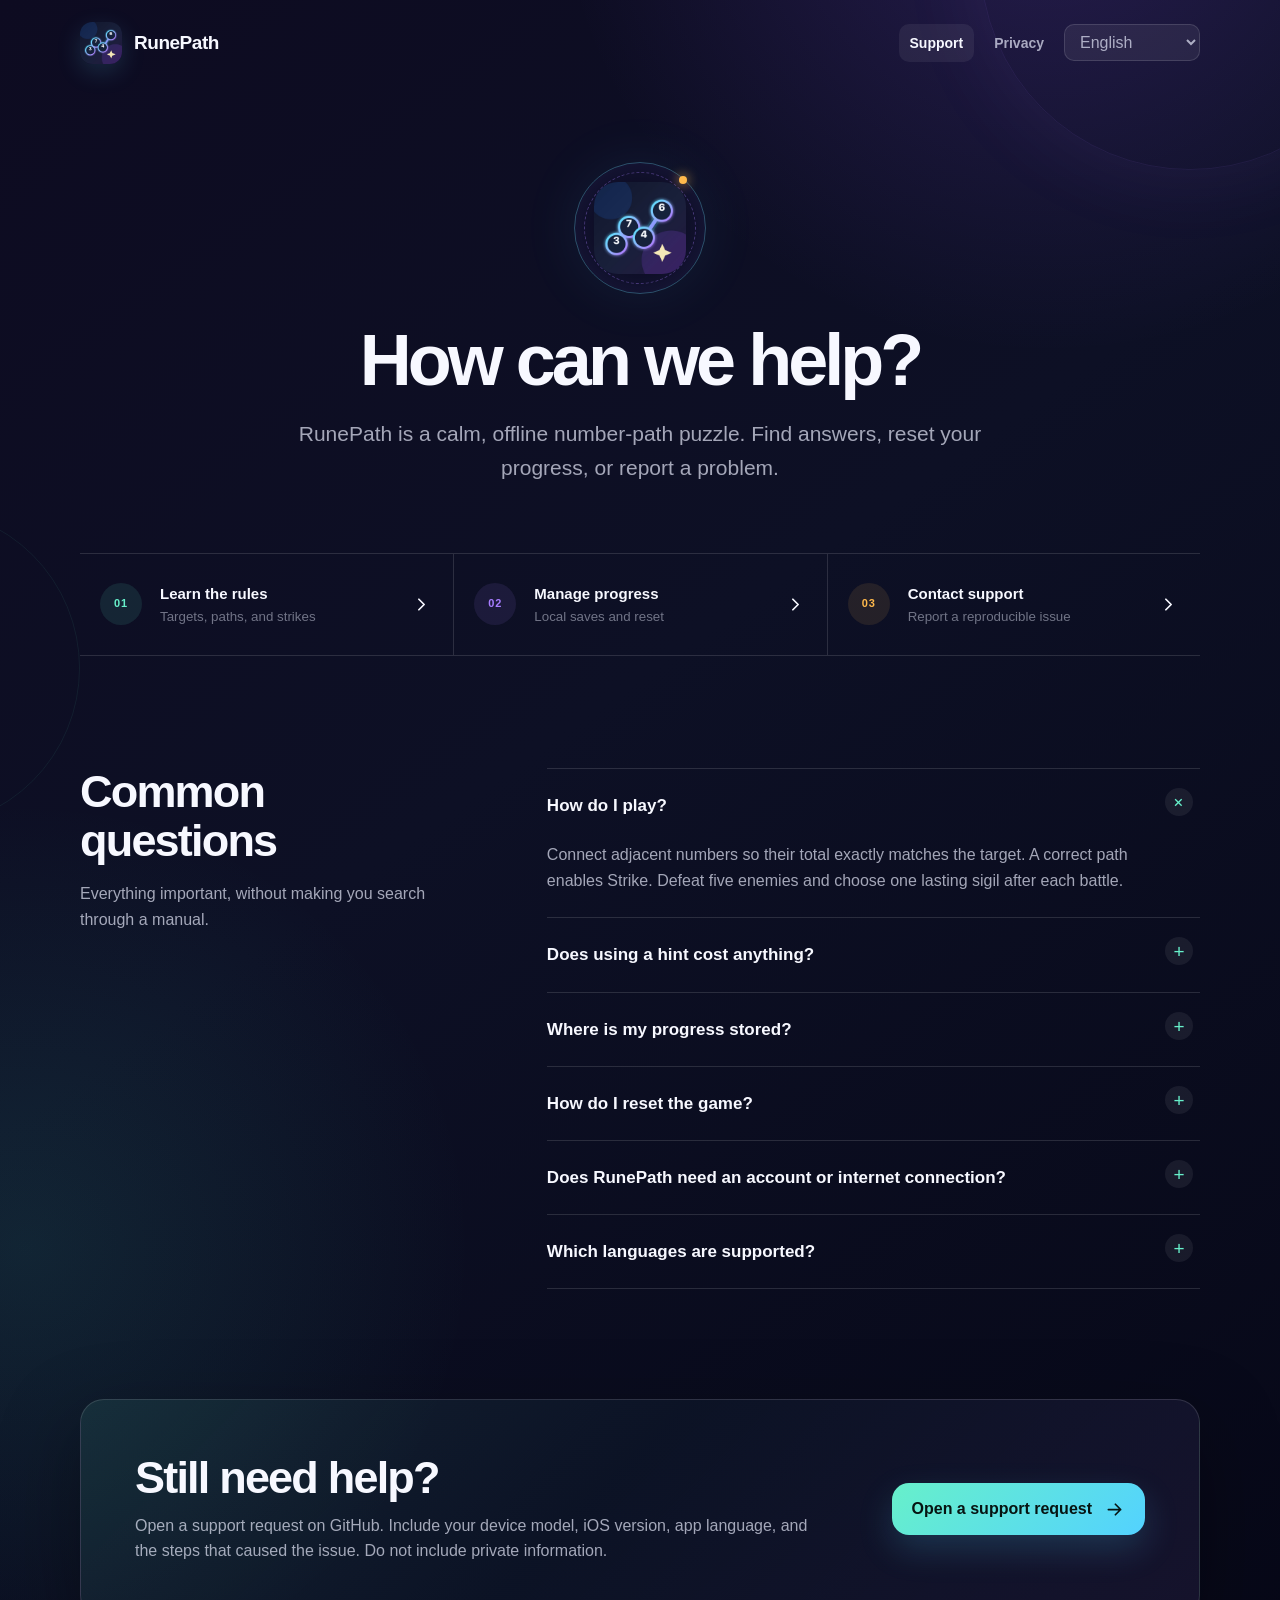
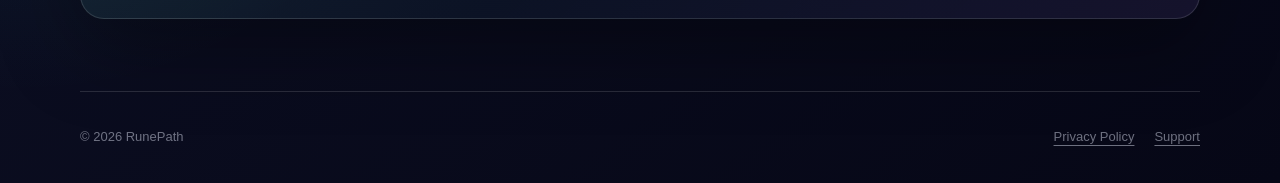
==== index.html @ 67392984 "Publish RunePath support site" ====
<!doctype html>
<html lang="en">
<head>
  <meta charset="utf-8">
  <meta name="viewport" content="width=device-width, initial-scale=1">
  <meta name="theme-color" content="#08091a">
  <meta name="description" content="RunePath support, gameplay help, troubleshooting, and contact information.">
  <title>RunePath Support</title>
  <link rel="icon" href="assets/app-icon.png">
  <link rel="stylesheet" href="assets/styles.css">
  <script src="assets/site.js" defer></script>
</head>
<body data-page="support">
  <a class="skip-link" href="#main" data-i18n="skip">Skip to content</a>
  <div class="ambient ambient-one" aria-hidden="true"></div>
  <div class="ambient ambient-two" aria-hidden="true"></div>

  <header class="site-header">
    <a class="brand" href="index.html" aria-label="RunePath Support home" data-i18n-aria-label="brandLabel">
      <img src="assets/app-icon.png" alt="" width="42" height="42">
      <span>RunePath</span>
    </a>
    <nav aria-label="Primary navigation" data-i18n-aria-label="navLabel">
      <a class="active" href="index.html" data-i18n="navSupport">Support</a>
      <a href="privacy.html" data-i18n="navPrivacy">Privacy</a>
      <label class="language-control">
        <span class="sr-only" data-i18n="languageLabel">Language</span>
        <select id="language" aria-label="Language">
          <option value="en">English</option>
          <option value="zh-Hans">简体中文</option>
          <option value="zh-Hant">繁體中文</option>
          <option value="ja">日本語</option>
          <option value="ko">한국어</option>
          <option value="es">Español</option>
          <option value="pt-BR">Português</option>
          <option value="de">Deutsch</option>
          <option value="fr">Français</option>
        </select>
      </label>
    </nav>
  </header>

  <main id="main">
    <section class="hero support-hero">
      <div class="rune-orbit" aria-hidden="true">
        <img src="assets/app-icon.png" alt="" width="92" height="92">
      </div>
      <h1 data-i18n="supportTitle">How can we help?</h1>
      <p data-i18n="supportIntro">RunePath is a calm, offline number-path puzzle. Find answers, reset your progress, or report a problem.</p>
    </section>

    <section class="quick-actions" aria-label="Quick actions" data-i18n-aria-label="quickLabel">
      <a class="action-link" href="#play">
        <span class="action-icon" aria-hidden="true">01</span>
        <span><strong data-i18n="quickPlay">Learn the rules</strong><small data-i18n="quickPlaySub">Targets, paths, and strikes</small></span>
        <svg viewBox="0 0 24 24" aria-hidden="true"><path d="m9 18 6-6-6-6"/></svg>
      </a>
      <a class="action-link" href="#progress">
        <span class="action-icon violet" aria-hidden="true">02</span>
        <span><strong data-i18n="quickProgress">Manage progress</strong><small data-i18n="quickProgressSub">Local saves and reset</small></span>
        <svg viewBox="0 0 24 24" aria-hidden="true"><path d="m9 18 6-6-6-6"/></svg>
      </a>
      <a class="action-link" href="#contact">
        <span class="action-icon amber" aria-hidden="true">03</span>
        <span><strong data-i18n="quickContact">Contact support</strong><small data-i18n="quickContactSub">Report a reproducible issue</small></span>
        <svg viewBox="0 0 24 24" aria-hidden="true"><path d="m9 18 6-6-6-6"/></svg>
      </a>
    </section>

    <section class="faq-section" aria-labelledby="faq-title">
      <div class="section-heading">
        <h2 id="faq-title" data-i18n="faqTitle">Common questions</h2>
        <p data-i18n="faqIntro">Everything important, without making you search through a manual.</p>
      </div>
      <div class="faq-list">
        <details id="play" open>
          <summary data-i18n="faqPlayQ">How do I play?</summary>
          <p data-i18n="faqPlayA">Connect adjacent numbers so their total exactly matches the target. A correct path enables Strike. Defeat five enemies and choose one lasting sigil after each battle.</p>
        </details>
        <details>
          <summary data-i18n="faqHintQ">Does using a hint cost anything?</summary>
          <p data-i18n="faqHintA">No. Hints are unlimited and free. Tap the lightbulb to reveal one valid route for the current target.</p>
        </details>
        <details id="progress">
          <summary data-i18n="faqDataQ">Where is my progress stored?</summary>
          <p data-i18n="faqDataA">Best score, completed runs, furthest trial, and haptic preference are stored only on your device. Deleting the app removes this local data.</p>
        </details>
        <details>
          <summary data-i18n="faqResetQ">How do I reset the game?</summary>
          <p data-i18n="faqResetA">Start a new journey to reset the current run. To erase all saved statistics, delete RunePath and reinstall it.</p>
        </details>
        <details>
          <summary data-i18n="faqOfflineQ">Does RunePath need an account or internet connection?</summary>
          <p data-i18n="faqOfflineA">No. RunePath has no accounts, ads, purchases, analytics, or online services. The complete game works offline.</p>
        </details>
        <details>
          <summary data-i18n="faqLanguageQ">Which languages are supported?</summary>
          <p data-i18n="faqLanguageA">English, Simplified Chinese, Traditional Chinese, Japanese, Korean, Spanish, Brazilian Portuguese, German, and French.</p>
        </details>
      </div>
    </section>

    <section class="contact-section" id="contact">
      <div>
        <h2 data-i18n="contactTitle">Still need help?</h2>
        <p data-i18n="contactBody">Open a support request on GitHub. Include your device model, iOS version, app language, and the steps that caused the issue. Do not include private information.</p>
      </div>
      <a class="primary-button" href="https://github.com/laughcat/RunePath-Support/issues/new" rel="noopener noreferrer">
        <span data-i18n="contactButton">Open a support request</span>
        <svg viewBox="0 0 24 24" aria-hidden="true"><path d="M5 12h14M13 6l6 6-6 6"/></svg>
      </a>
    </section>
  </main>

  <footer>
    <span>© 2026 RunePath</span>
    <div><a href="privacy.html" data-i18n="footerPrivacy">Privacy Policy</a><a href="https://github.com/laughcat/RunePath-Support/issues" data-i18n="footerSupport">Support</a></div>
  </footer>
</body>
</html>
---- assets/styles.css ----
:root {
  color-scheme: dark;
  --bg: #060716;
  --bg-soft: #0d1025;
  --surface: rgba(255, 255, 255, .065);
  --surface-strong: rgba(255, 255, 255, .105);
  --border: rgba(255, 255, 255, .13);
  --text: #f7f8ff;
  --muted: rgba(236, 239, 255, .68);
  --faint: rgba(236, 239, 255, .45);
  --mint: #67f0ca;
  --cyan: #53d2ff;
  --violet: #a77dff;
  --amber: #ffb94c;
  --radius: 24px;
  --shadow: 0 28px 80px rgba(0, 0, 0, .34);
  font-family: Inter, ui-rounded, "SF Pro Rounded", -apple-system, BlinkMacSystemFont, "Segoe UI", sans-serif;
  font-synthesis: none;
}

* { box-sizing: border-box; }
html { scroll-behavior: smooth; }
body {
  margin: 0;
  min-width: 320px;
  min-height: 100vh;
  color: var(--text);
  background:
    radial-gradient(circle at 82% -8%, rgba(143, 89, 255, .2), transparent 31rem),
    radial-gradient(circle at 2% 70%, rgba(64, 226, 197, .1), transparent 28rem),
    linear-gradient(145deg, #0d0b21 0%, var(--bg-soft) 42%, var(--bg) 100%);
  line-height: 1.6;
  overflow-x: hidden;
}

a { color: inherit; }
button, select { font: inherit; }
.skip-link { position: fixed; top: -100px; left: 16px; z-index: 20; background: var(--mint); color: #061311; padding: 10px 14px; border-radius: 10px; }
.skip-link:focus { top: 12px; }
.sr-only { position: absolute; width: 1px; height: 1px; padding: 0; margin: -1px; overflow: hidden; clip: rect(0,0,0,0); white-space: nowrap; border: 0; }

.ambient { position: fixed; border: 1px solid rgba(161, 126, 255, .09); border-radius: 50%; pointer-events: none; z-index: -1; }
.ambient-one { width: 420px; height: 420px; top: -250px; right: -120px; box-shadow: 0 0 90px rgba(161, 126, 255, .08); }
.ambient-two { width: 320px; height: 320px; bottom: 8%; left: -240px; border-color: rgba(103, 240, 202, .07); }

.site-header, main, footer { width: min(1120px, calc(100% - 40px)); margin-inline: auto; }
.site-header { height: 86px; display: flex; align-items: center; justify-content: space-between; }
.brand { display: inline-flex; align-items: center; gap: 12px; text-decoration: none; font-weight: 820; letter-spacing: -.025em; font-size: 19px; }
.brand img { border-radius: 12px; box-shadow: 0 8px 24px rgba(91, 216, 255, .15); }
nav { display: flex; align-items: center; gap: 9px; }
nav > a { color: var(--muted); text-decoration: none; padding: 8px 11px; border-radius: 10px; font-size: 14px; font-weight: 650; }
nav > a:hover, nav > a:focus-visible, nav > a.active { color: var(--text); background: var(--surface); }
.language-control select { color: var(--muted); background: var(--surface); border: 1px solid var(--border); border-radius: 10px; padding: 8px 30px 8px 11px; outline: none; cursor: pointer; }
.language-control select:focus-visible { border-color: var(--mint); box-shadow: 0 0 0 3px rgba(103, 240, 202, .15); }

.hero { text-align: center; max-width: 780px; margin: 76px auto 68px; }
.rune-orbit { width: 132px; height: 132px; margin: 0 auto 30px; display: grid; place-items: center; border: 1px solid rgba(111, 221, 255, .32); border-radius: 50%; box-shadow: inset 0 0 36px rgba(117, 90, 255, .13), 0 0 60px rgba(86, 204, 255, .08); position: relative; }
.rune-orbit::before { content: ""; position: absolute; inset: 9px; border: 1px dashed rgba(166, 126, 255, .35); border-radius: inherit; transform: rotate(-14deg); }
.rune-orbit::after { content: ""; position: absolute; width: 8px; height: 8px; border-radius: 50%; background: var(--amber); top: 13px; right: 18px; box-shadow: 0 0 12px var(--amber); }
.rune-orbit img { border-radius: 24px; position: relative; z-index: 1; }
h1, h2, p { margin-top: 0; }
h1 { font-size: clamp(42px, 7vw, 72px); line-height: 1.02; letter-spacing: -.055em; margin-bottom: 20px; }
.hero p { color: var(--muted); font-size: clamp(17px, 2.3vw, 21px); max-width: 690px; margin: 0 auto; }

.quick-actions { display: grid; grid-template-columns: repeat(3, 1fr); border-block: 1px solid var(--border); margin-bottom: 112px; }
.action-link { min-width: 0; display: grid; grid-template-columns: 46px 1fr 22px; align-items: center; gap: 14px; padding: 28px 20px; text-decoration: none; transition: background .2s ease, transform .2s ease; }
.action-link + .action-link { border-left: 1px solid var(--border); }
.action-link:hover { background: rgba(255,255,255,.035); transform: translateY(-2px); }
.action-icon { display: grid; place-items: center; width: 42px; height: 42px; border-radius: 50%; color: var(--mint); background: rgba(103, 240, 202, .1); font-size: 11px; font-weight: 850; letter-spacing: .08em; }
.action-icon.violet { color: var(--violet); background: rgba(167, 125, 255, .1); }
.action-icon.amber { color: var(--amber); background: rgba(255, 185, 76, .1); }
.action-link span:nth-child(2) { display: flex; min-width: 0; flex-direction: column; }
.action-link strong { font-size: 15px; }
.action-link small { color: var(--faint); white-space: nowrap; overflow: hidden; text-overflow: ellipsis; }
.action-link svg, .primary-button svg { width: 21px; fill: none; stroke: currentColor; stroke-width: 2; stroke-linecap: round; stroke-linejoin: round; }

.faq-section { display: grid; grid-template-columns: .7fr 1.3fr; gap: clamp(50px, 9vw, 120px); align-items: start; margin-bottom: 110px; }
.section-heading { position: sticky; top: 28px; }
.section-heading h2, .contact-section h2 { font-size: clamp(30px, 4vw, 45px); line-height: 1.08; letter-spacing: -.04em; margin-bottom: 16px; }
.section-heading p, .contact-section p { color: var(--muted); }
.faq-list { border-top: 1px solid var(--border); }
details { border-bottom: 1px solid var(--border); }
summary { list-style: none; position: relative; padding: 23px 44px 23px 0; cursor: pointer; font-weight: 720; font-size: 17px; }
summary::-webkit-details-marker { display: none; }
summary::after { content: "+"; position: absolute; right: 7px; top: 19px; width: 28px; height: 28px; display: grid; place-items: center; border-radius: 50%; background: var(--surface); color: var(--mint); font-size: 19px; font-weight: 450; transition: transform .2s ease; }
details[open] summary::after { transform: rotate(45deg); }
details p { color: var(--muted); padding: 0 42px 24px 0; margin: 0; }

.contact-section { display: grid; grid-template-columns: 1fr auto; gap: 44px; align-items: center; padding: clamp(28px, 5vw, 54px); margin-bottom: 72px; border-radius: var(--radius); background: linear-gradient(135deg, rgba(103, 240, 202, .09), rgba(83, 210, 255, .04) 46%, rgba(167, 125, 255, .09)); border: 1px solid var(--border); box-shadow: var(--shadow); }
.contact-section h2 { margin-bottom: 10px; }
.contact-section p { max-width: 690px; margin-bottom: 0; }
.primary-button { display: inline-flex; align-items: center; gap: 12px; white-space: nowrap; min-height: 52px; padding: 0 20px; border-radius: 17px; background: linear-gradient(135deg, var(--mint), var(--cyan)); color: #061412; text-decoration: none; font-weight: 780; box-shadow: 0 14px 35px rgba(83, 210, 255, .18); transition: transform .2s ease, box-shadow .2s ease; }
.primary-button:hover { transform: translateY(-2px); box-shadow: 0 18px 40px rgba(83, 210, 255, .24); }

.privacy-main { padding-top: 74px; }
.privacy-heading { display: flex; align-items: center; gap: 22px; max-width: 820px; margin: 0 auto 60px; }
.privacy-heading img { border-radius: 18px; box-shadow: 0 14px 35px rgba(83, 210, 255, .14); }
.privacy-heading h1 { font-size: clamp(40px, 6vw, 64px); margin-bottom: 6px; }
.privacy-heading p { color: var(--muted); margin: 0; }
.privacy-layout { display: grid; grid-template-columns: 230px minmax(0, 760px); justify-content: center; gap: 58px; align-items: start; margin-bottom: 100px; }
.privacy-layout aside { position: sticky; top: 28px; }
.privacy-promise { display: flex; flex-direction: column; gap: 7px; padding: 22px; border-radius: 20px; background: var(--surface); border: 1px solid var(--border); margin-bottom: 18px; }
.privacy-promise svg { width: 38px; margin-bottom: 7px; fill: none; stroke: var(--mint); stroke-width: 1.7; stroke-linecap: round; stroke-linejoin: round; }
.privacy-promise strong { font-size: 16px; }
.privacy-promise span { color: var(--muted); font-size: 13px; }
.privacy-layout aside > a { color: var(--muted); font-size: 14px; text-underline-offset: 4px; }
.policy-document { border-top: 1px solid var(--border); }
.policy-document section { padding: 32px 0; border-bottom: 1px solid var(--border); }
.policy-document h2 { font-size: 23px; letter-spacing: -.025em; margin-bottom: 12px; }
.policy-document p { color: var(--muted); margin-bottom: 0; }
.text-link { display: inline-block; color: var(--mint); margin-top: 18px; text-underline-offset: 5px; font-weight: 670; }

footer { display: flex; justify-content: space-between; align-items: center; min-height: 92px; border-top: 1px solid var(--border); color: var(--faint); font-size: 13px; }
footer div { display: flex; gap: 20px; }
footer a { text-underline-offset: 4px; }

:focus-visible { outline: 2px solid var(--mint); outline-offset: 4px; }
@media (max-width: 760px) {
  .site-header, main, footer { width: min(100% - 28px, 660px); }
  .site-header { height: auto; min-height: 76px; align-items: flex-start; padding: 15px 0; gap: 12px; }
  .brand span { display: none; }
  nav { flex-wrap: wrap; justify-content: flex-end; gap: 4px; }
  nav > a { padding: 7px 8px; }
  .language-control select { max-width: 122px; padding-block: 7px; }
  .hero { margin: 48px auto 54px; }
  .rune-orbit { width: 116px; height: 116px; margin-bottom: 25px; }
  .rune-orbit img { width: 80px; height: 80px; }
  h1 { font-size: clamp(39px, 12vw, 54px); }
  .quick-actions { grid-template-columns: 1fr; margin-bottom: 78px; }
  .action-link { padding: 19px 8px; }
  .action-link + .action-link { border-left: 0; border-top: 1px solid var(--border); }
  .faq-section { grid-template-columns: 1fr; gap: 25px; margin-bottom: 76px; }
  .section-heading { position: static; }
  .contact-section { grid-template-columns: 1fr; gap: 25px; padding: 27px 22px; margin-bottom: 50px; }
  .primary-button { justify-content: center; white-space: normal; text-align: center; }
  .privacy-main { padding-top: 44px; }
  .privacy-heading { flex-direction: column; align-items: flex-start; gap: 16px; margin-bottom: 42px; }
  .privacy-heading img { width: 58px; height: 58px; border-radius: 14px; }
  .privacy-heading h1 { font-size: clamp(34px, 10vw, 39px); overflow-wrap: anywhere; }
  .privacy-layout { grid-template-columns: 1fr; gap: 30px; margin-bottom: 70px; }
  .privacy-layout aside { position: static; }
  .privacy-promise { display: grid; grid-template-columns: 46px 1fr; align-items: center; column-gap: 10px; }
  .privacy-promise svg { grid-row: span 2; margin: 0; }
  footer { min-height: 105px; align-items: flex-start; padding: 28px 0; }
}

@media (prefers-reduced-motion: reduce) {
  html { scroll-behavior: auto; }
  *, *::before, *::after { transition-duration: .001ms !important; animation-duration: .001ms !important; }
}
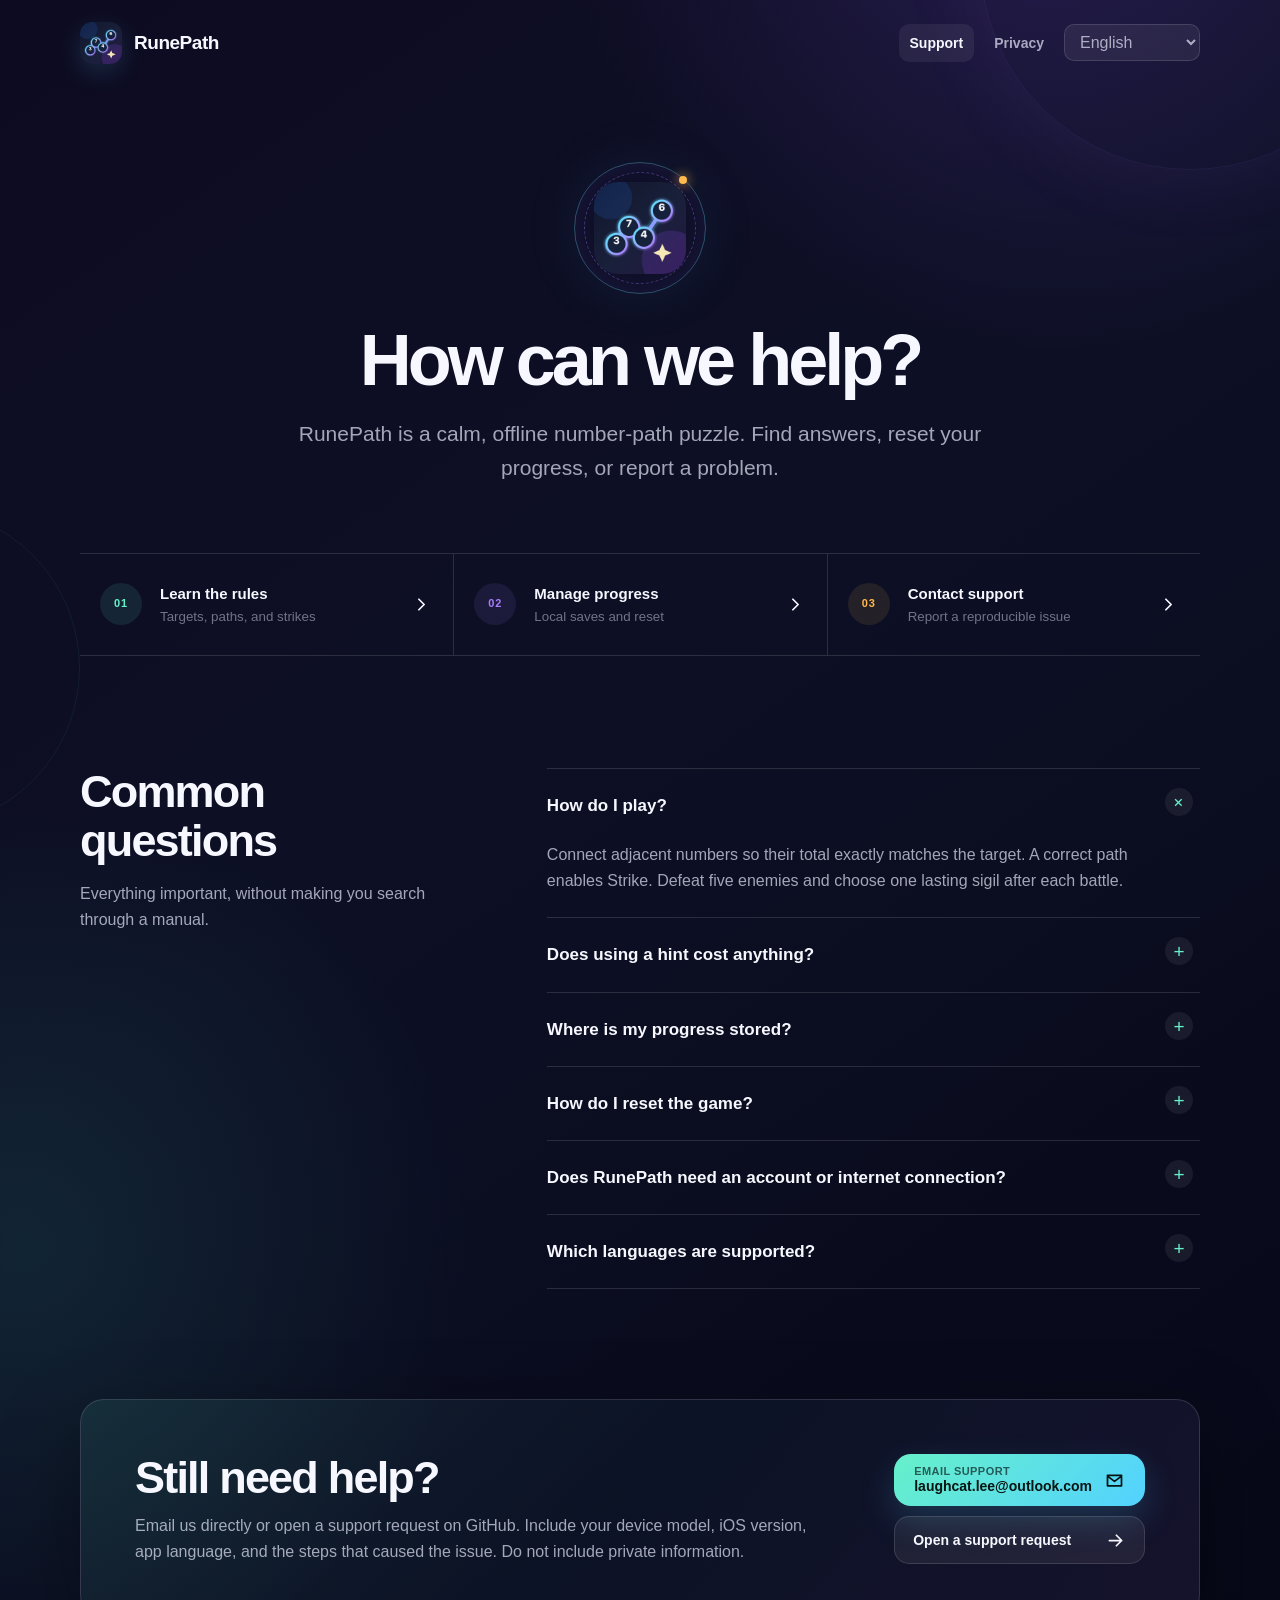
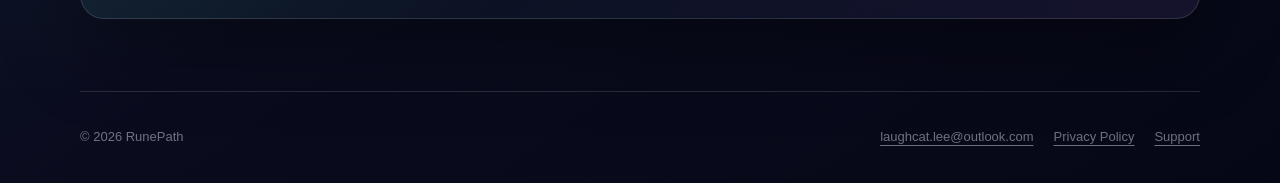
==== commit 8e323115: "Add public support email" ====
--- a/index.html
+++ b/index.html
@@ -105,16 +105,25 @@
         <h2 data-i18n="contactTitle">Still need help?</h2>
         <p data-i18n="contactBody">Open a support request on GitHub. Include your device model, iOS version, app language, and the steps that caused the issue. Do not include private information.</p>
       </div>
-      <a class="primary-button" href="https://github.com/laughcat/RunePath-Support/issues/new" rel="noopener noreferrer">
-        <span data-i18n="contactButton">Open a support request</span>
-        <svg viewBox="0 0 24 24" aria-hidden="true"><path d="M5 12h14M13 6l6 6-6 6"/></svg>
-      </a>
+      <div class="contact-actions">
+        <a class="primary-button email-button" href="mailto:laughcat.lee@outlook.com">
+          <span>
+            <small data-i18n="emailButton">Email support</small>
+            <strong>laughcat.lee@outlook.com</strong>
+          </span>
+          <svg viewBox="0 0 24 24" aria-hidden="true"><path d="M4 6h16v12H4zM4 7l8 6 8-6"/></svg>
+        </a>
+        <a class="secondary-button" href="https://github.com/laughcat/RunePath-Support/issues/new?template=support.yml" rel="noopener noreferrer">
+          <span data-i18n="contactButton">Open a support request</span>
+          <svg viewBox="0 0 24 24" aria-hidden="true"><path d="M5 12h14M13 6l6 6-6 6"/></svg>
+        </a>
+      </div>
     </section>
   </main>
 
   <footer>
     <span>© 2026 RunePath</span>
-    <div><a href="privacy.html" data-i18n="footerPrivacy">Privacy Policy</a><a href="https://github.com/laughcat/RunePath-Support/issues" data-i18n="footerSupport">Support</a></div>
+    <div><a href="mailto:laughcat.lee@outlook.com">laughcat.lee@outlook.com</a><a href="privacy.html" data-i18n="footerPrivacy">Privacy Policy</a><a href="https://github.com/laughcat/RunePath-Support/issues" data-i18n="footerSupport">Support</a></div>
   </footer>
 </body>
 </html>
--- a/assets/styles.css
+++ b/assets/styles.css
@@ -72,7 +72,7 @@
 .action-link span:nth-child(2) { display: flex; min-width: 0; flex-direction: column; }
 .action-link strong { font-size: 15px; }
 .action-link small { color: var(--faint); white-space: nowrap; overflow: hidden; text-overflow: ellipsis; }
-.action-link svg, .primary-button svg { width: 21px; fill: none; stroke: currentColor; stroke-width: 2; stroke-linecap: round; stroke-linejoin: round; }
+.action-link svg, .primary-button svg, .secondary-button svg { width: 21px; flex: 0 0 auto; fill: none; stroke: currentColor; stroke-width: 2; stroke-linecap: round; stroke-linejoin: round; }
 
 .faq-section { display: grid; grid-template-columns: .7fr 1.3fr; gap: clamp(50px, 9vw, 120px); align-items: start; margin-bottom: 110px; }
 .section-heading { position: sticky; top: 28px; }
@@ -89,8 +89,15 @@
 .contact-section { display: grid; grid-template-columns: 1fr auto; gap: 44px; align-items: center; padding: clamp(28px, 5vw, 54px); margin-bottom: 72px; border-radius: var(--radius); background: linear-gradient(135deg, rgba(103, 240, 202, .09), rgba(83, 210, 255, .04) 46%, rgba(167, 125, 255, .09)); border: 1px solid var(--border); box-shadow: var(--shadow); }
 .contact-section h2 { margin-bottom: 10px; }
 .contact-section p { max-width: 690px; margin-bottom: 0; }
+.contact-actions { display: flex; flex-direction: column; align-items: stretch; gap: 10px; }
 .primary-button { display: inline-flex; align-items: center; gap: 12px; white-space: nowrap; min-height: 52px; padding: 0 20px; border-radius: 17px; background: linear-gradient(135deg, var(--mint), var(--cyan)); color: #061412; text-decoration: none; font-weight: 780; box-shadow: 0 14px 35px rgba(83, 210, 255, .18); transition: transform .2s ease, box-shadow .2s ease; }
 .primary-button:hover { transform: translateY(-2px); box-shadow: 0 18px 40px rgba(83, 210, 255, .24); }
+.email-button { justify-content: space-between; min-width: min(100%, 286px); padding-block: 10px; }
+.email-button span { display: flex; flex-direction: column; line-height: 1.25; }
+.email-button small { color: rgba(6, 20, 18, .66); font-size: 11px; font-weight: 760; letter-spacing: .04em; text-transform: uppercase; }
+.email-button strong { font-size: 14px; }
+.secondary-button { display: inline-flex; align-items: center; justify-content: space-between; gap: 12px; min-height: 48px; padding: 0 18px; border: 1px solid var(--border); border-radius: 15px; color: var(--text); background: var(--surface); text-decoration: none; font-size: 14px; font-weight: 700; transition: transform .2s ease, background .2s ease, border-color .2s ease; }
+.secondary-button:hover { transform: translateY(-2px); background: var(--surface-strong); border-color: rgba(103, 240, 202, .35); }
 
 .privacy-main { padding-top: 74px; }
 .privacy-heading { display: flex; align-items: center; gap: 22px; max-width: 820px; margin: 0 auto 60px; }
@@ -109,6 +116,12 @@
 .policy-document h2 { font-size: 23px; letter-spacing: -.025em; margin-bottom: 12px; }
 .policy-document p { color: var(--muted); margin-bottom: 0; }
 .text-link { display: inline-block; color: var(--mint); margin-top: 18px; text-underline-offset: 5px; font-weight: 670; }
+.policy-contact-links { display: flex; flex-direction: column; align-items: flex-start; gap: 2px; margin-top: 20px; }
+.policy-contact-links .text-link { margin-top: 10px; }
+.email-address { display: inline-flex; flex-direction: column; gap: 2px; padding: 13px 16px; border: 1px solid rgba(103, 240, 202, .25); border-radius: 14px; background: rgba(103, 240, 202, .07); color: var(--text); text-decoration: none; transition: background .2s ease, border-color .2s ease; }
+.email-address:hover { background: rgba(103, 240, 202, .11); border-color: rgba(103, 240, 202, .5); }
+.email-address span { color: var(--mint); font-size: 11px; font-weight: 760; letter-spacing: .04em; text-transform: uppercase; }
+.email-address strong { font-size: 15px; overflow-wrap: anywhere; }
 
 footer { display: flex; justify-content: space-between; align-items: center; min-height: 92px; border-top: 1px solid var(--border); color: var(--faint); font-size: 13px; }
 footer div { display: flex; gap: 20px; }
@@ -132,7 +145,8 @@
   .faq-section { grid-template-columns: 1fr; gap: 25px; margin-bottom: 76px; }
   .section-heading { position: static; }
   .contact-section { grid-template-columns: 1fr; gap: 25px; padding: 27px 22px; margin-bottom: 50px; }
-  .primary-button { justify-content: center; white-space: normal; text-align: center; }
+  .primary-button { white-space: normal; text-align: left; }
+  .contact-actions { width: 100%; }
   .privacy-main { padding-top: 44px; }
   .privacy-heading { flex-direction: column; align-items: flex-start; gap: 16px; margin-bottom: 42px; }
   .privacy-heading img { width: 58px; height: 58px; border-radius: 14px; }
@@ -141,7 +155,8 @@
   .privacy-layout aside { position: static; }
   .privacy-promise { display: grid; grid-template-columns: 46px 1fr; align-items: center; column-gap: 10px; }
   .privacy-promise svg { grid-row: span 2; margin: 0; }
-  footer { min-height: 105px; align-items: flex-start; padding: 28px 0; }
+  footer { min-height: 105px; align-items: flex-start; padding: 28px 0; gap: 20px; }
+  footer div { flex-direction: column; align-items: flex-end; gap: 8px; text-align: right; }
 }
 
 @media (prefers-reduced-motion: reduce) {
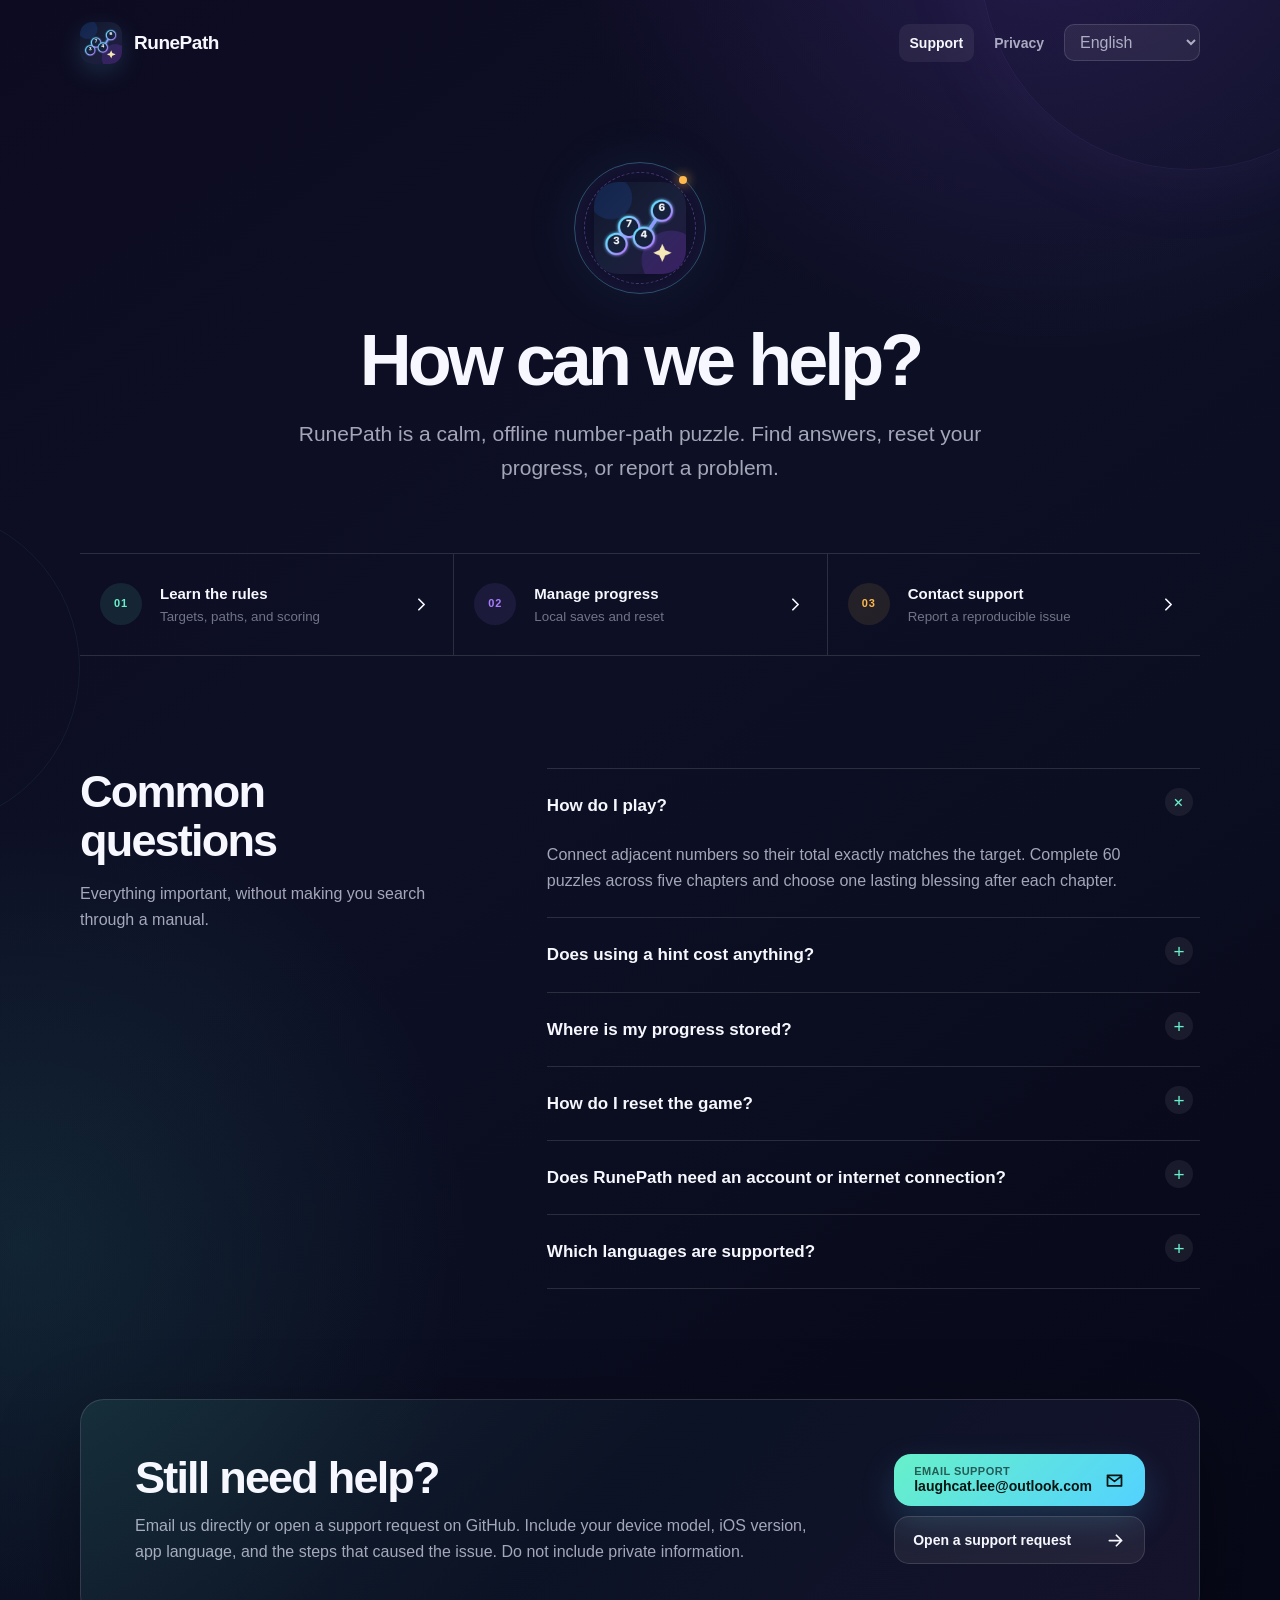
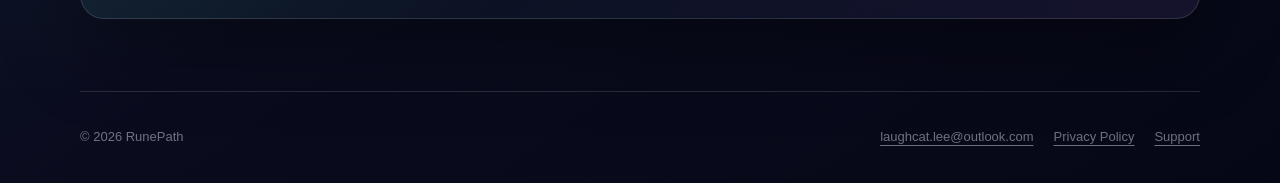
==== commit bfde43dc: "Update support guide for pure puzzle rules" ====
--- a/index.html
+++ b/index.html
@@ -75,11 +75,11 @@
       <div class="faq-list">
         <details id="play" open>
           <summary data-i18n="faqPlayQ">How do I play?</summary>
-          <p data-i18n="faqPlayA">Connect adjacent numbers so their total exactly matches the target. A correct path enables Strike. Defeat five enemies and choose one lasting sigil after each battle.</p>
+          <p data-i18n="faqPlayA">Connect adjacent numbers so their total exactly matches the target. Complete 60 puzzles across five chapters and choose one lasting blessing after each chapter.</p>
         </details>
         <details>
           <summary data-i18n="faqHintQ">Does using a hint cost anything?</summary>
-          <p data-i18n="faqHintA">No. Hints are unlimited and free. Tap the lightbulb to reveal one valid route for the current target.</p>
+          <p data-i18n="faqHintA">Each target allows one partial hint. It reveals only the opening of a valid path and resets your combo, so you still finish the puzzle yourself.</p>
         </details>
         <details id="progress">
           <summary data-i18n="faqDataQ">Where is my progress stored?</summary>
